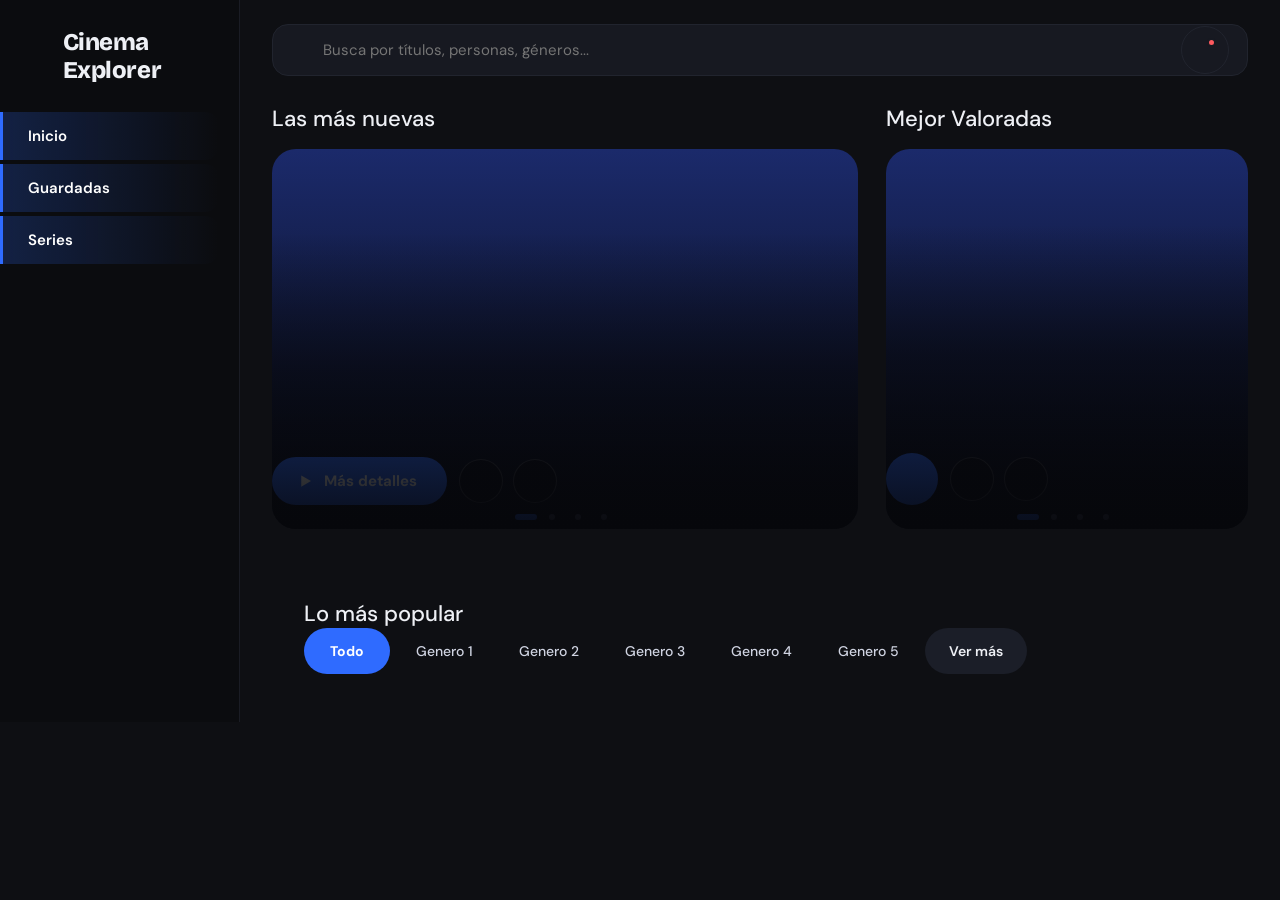
==== index.html @ 90b4f14f "Initial layout setup (work in progress)" ====
<!doctype html>
<html lang="en">
<head>
  <meta charset="utf-8">
  <meta name="viewport" content="width=device-width, initial-scale=1">
  <title>Cinema Explorer</title>

  <link rel="preconnect" href="https://fonts.googleapis.com">
  <link rel="preconnect" href="https://fonts.gstatic.com" crossorigin>
  <link rel="stylesheet" href="https://fonts.googleapis.com/css2?family=Bricolage+Grotesque:wght@600;700;800&family=DM+Sans:wght@400;500;600;700&display=swap">
  <link rel="stylesheet" href="styles/style.css">
  <script src="scripts/main.js" defer type="module"></script>
</head>
<body>
  <svg class="sprite" aria-hidden="true" focusable="false">
    <symbol id="icon-home" viewBox="0 0 24 24"><path d="M4 11l8-7 8 7v9a1 1 0 0 1-1 1h-4v-6H9v6H5a1 1 0 0 1-1-1v-9z"/></symbol>
    <symbol id="icon-bookmark" viewBox="0 0 24 24"><path d="M6 4h12a1 1 0 0 1 1 1v15l-7-4-7 4V5a1 1 0 0 1 1-1z"/></symbol>
    <symbol id="icon-download" viewBox="0 0 24 24"><path d="M12 4v11M7.5 10.5L12 15l4.5-4.5M5 19h14"/></symbol>
    <symbol id="icon-user" viewBox="0 0 24 24"><circle cx="12" cy="8.5" r="3.8"/><path d="M4.5 20a7.5 7.5 0 0 1 15 0"/></symbol>
    <symbol id="icon-settings" viewBox="0 0 24 24"><circle cx="12" cy="12" r="3"/><path d="M19 12a7 7 0 0 0-.1-1.2l2-1.5-2-3.4-2.3.9a7 7 0 0 0-2-1.2L14.2 3h-4.4l-.4 2.6a7 7 0 0 0-2 1.2l-2.3-.9-2 3.4 2 1.5a7 7 0 0 0 0 2.4l-2 1.5 2 3.4 2.3-.9a7 7 0 0 0 2 1.2l.4 2.6h4.4l.4-2.6a7 7 0 0 0 2-1.2l2.3.9 2-3.4-2-1.5c.1-.4.1-.8.1-1.2z"/></symbol>
    <symbol id="icon-help" viewBox="0 0 24 24"><circle cx="12" cy="12" r="9"/><path d="M9.5 9.5a2.5 2.5 0 1 1 3.5 2.3c-.7.4-1 .9-1 1.7M12 17h.01"/></symbol>
    <symbol id="icon-logout" viewBox="0 0 24 24"><path d="M10 4H6a1 1 0 0 0-1 1v14a1 1 0 0 0 1 1h4M15 8l4 4-4 4M19 12H9"/></symbol>
    <symbol id="icon-search" viewBox="0 0 24 24"><circle cx="11" cy="11" r="7"/><path d="M20 20l-4-4"/></symbol>
    <symbol id="icon-bell" viewBox="0 0 24 24"><path d="M6 17V11a6 6 0 0 1 12 0v6l1.5 2h-15L6 17zM10 21h4"/></symbol>
    <symbol id="icon-chevron-down" viewBox="0 0 24 24"><path d="M6 9l6 6 6-6"/></symbol>
    <symbol id="icon-arrow-left" viewBox="0 0 24 24"><path d="M15 5l-7 7 7 7"/></symbol>
    <symbol id="icon-arrow-right" viewBox="0 0 24 24"><path d="M9 5l7 7-7 7"/></symbol>
    <symbol id="icon-play" viewBox="0 0 24 24"><path d="M8 5v14l11-7L8 5z"/></symbol>
    <symbol id="icon-play-wide" viewBox="0 0 24 24"><path d="M7 4.5v15l13-7.5-13-7.5z"/></symbol>
    <symbol id="icon-more" viewBox="0 0 24 24"><circle cx="5" cy="12" r="1.8"/><circle cx="12" cy="12" r="1.8"/><circle cx="19" cy="12" r="1.8"/></symbol>
    <symbol id="icon-star" viewBox="0 0 24 24"><path d="M12 3l2.7 5.8 6.3.7-4.7 4.3 1.3 6.2L12 17l-5.6 3 1.3-6.2L3 9.5l6.3-.7L12 3z"/></symbol>
  </svg>
</body>
</html>
---- styles/style.css ----
:root {
  /* Change this one value to re-colour the whole UI. */
  --color-accent: #2F6BFF;

  --color-bg: #0E0F13;
  --color-sidebar: #0B0C0F;
  --color-surface: #171921;
  --color-surface-raised: #1B1E28;
  --color-border: #21242E;
  --color-divider: #1A1C24;
  --color-dashed: #2A2E3D;

  --color-text: #EEF0F5;
  --color-text-soft: #D6DAE8;
  --color-text-muted: #B4B9CA;
  --color-text-subtle: #9499AD;
  --color-on-accent: #FFFFFF;
  --color-badge: #FF5A5F;
  --color-star: #FFC857;
  --color-dot-idle: #4A4F63;

  --glass-light: rgba(255, 255, 255, 0.12);
  --glass-tag: rgba(255, 255, 255, 0.16);
  --glass-border: rgba(255, 255, 255, 0.28);
  --glass-dark: rgba(7, 8, 13, 0.6);
  --scrim-rgb: 6, 7, 11;

  --font-body: "DM Sans", system-ui, sans-serif;
  --font-display: "Bricolage Grotesque", sans-serif;

  --radius-pill: 999px;
  --radius-card-lg: 24px;
  --radius-card: 22px;

  --space-page: 32px;
}

*,
*::before,
*::after {
  box-sizing: border-box;
}

body {
  margin: 0;
  background: var(--color-bg);
}

a {
  color: inherit;
  text-decoration: none;
}

button {
  margin: 0;
  padding: 0;
  border: 0;
  background: none;
  color: inherit;
  font: inherit;
  text-align: left;
  cursor: pointer;
}

h1, h2, h3, p {
  margin: 0;
}

button:focus-visible,
a:focus-visible {
  outline: 2px solid #FFFFFF;
  outline-offset: 2px;
}

[hidden] {
  display: none !important;
}

.sprite {
  position: absolute;
  width: 0;
  height: 0;
  overflow: hidden;
}

.icon {
  display: block;
  flex: none;
  width: 20px;
  height: 20px;
  fill: none;
  stroke: currentColor;
  stroke-width: 1.8;
  stroke-linecap: round;
  stroke-linejoin: round;
}

.icon--filled {
  fill: currentColor;
  stroke: none;
}


.app {
  display: flex;
  flex-wrap: wrap;
  align-items: stretch;
  background: var(--color-bg);
  color: var(--color-text);
  font-family: var(--font-body);
}

.main {
  flex: 999 1 560px;
  min-width: 0;
  padding-bottom: 48px;
}

.hero-row {
  display: flex;
  flex-wrap: wrap;
  gap: 28px;
  padding: 0 var(--space-page);
}


.sidebar {
  flex: 1 1 240px;
  display: flex;
  flex-direction: column;
  gap: 28px;
  max-width: 100%;
  padding: 28px 20px 28px 0;
  border-right: 1px solid var(--color-divider);
  background: var(--color-sidebar);
}

.sidebar__brand {
  display: flex;
  align-items: center;
  gap: 10px;
  padding-left: 28px;
}

.sidebar__logo {
  width: 30px;
  height: 30px;
}

.sidebar__logo-ring {
  fill: none;
  stroke: #FFFFFF;
  stroke-width: 2;
}

.sidebar__logo-play {
  fill: var(--color-accent);
}

.sidebar__brand-name {
  font-family: var(--font-display);
  font-size: 24px;
  font-weight: 800;
  letter-spacing: -0.02em;
}

.sidebar__nav {
  display: flex;
  flex-direction: column;
  gap: 4px;
}

.sidebar__nav--secondary {
  margin-top: auto;
  padding-top: 20px;
  border-top: 1px solid var(--color-divider);
}

.nav-item {
  display: flex;
  flex: 0 0 auto;
  align-items: center;
  gap: 14px;
  padding: 14px 14px 14px 28px;
  border-radius: 0 14px 14px 0;
  color: var(--color-text-muted);
  font-size: 15px;
  font-weight: 500;
}

.nav-item--active {
  padding-left: 25px;
  border-left: 3px solid var(--color-accent);
  background: linear-gradient(
    90deg,
    color-mix(in srgb, var(--color-accent) 22%, transparent),
    transparent
  );
  color: #FFFFFF;
  font-weight: 600;
}

.nav-item--active .nav-item__icon {
  fill: var(--color-accent);
  stroke: none;
}


.topbar {
  display: flex;
  flex-wrap: wrap;
  align-items: center;
  gap: 16px;
  padding: 24px var(--space-page) 28px;
}

.search {
  flex: 1 1 280px;
  display: flex;
  align-items: center;
  gap: 12px;
  min-height: 52px;
  padding: 0 18px;
  border: 1px solid var(--color-border);
  border-radius: 16px;
  background: var(--color-surface);
}

.search:focus-within {
  border-color: var(--color-accent);
}

.search__icon {
  color: var(--color-text-muted);
  stroke-width: 2;
}

.search__input {
  flex: 1;
  min-width: 0;
  padding: 14px 0;
  border: 0;
  outline: none;
  background: none;
  color: var(--color-text);
  font: inherit;
  font-size: 15px;
}

.icon-button {
  position: relative;
  display: flex;
  align-items: center;
  justify-content: center;
  width: 48px;
  height: 48px;
  border: 1px solid var(--color-border);
  border-radius: 50%;
  background: var(--color-surface);
  color: var(--color-text);
}

.icon-button__badge {
  position: absolute;
  top: 11px;
  right: 12px;
  width: 9px;
  height: 9px;
  border: 2px solid var(--color-surface);
  border-radius: 50%;
  background: var(--color-badge);
}

.account {
  display: flex;
  align-items: center;
  gap: 12px;
  min-height: 52px;
  padding: 0 16px 0 4px;
  border: 1px solid var(--color-border);
  border-radius: var(--radius-pill);
  background: var(--color-surface);
}

.account__avatar {
  display: flex;
  align-items: center;
  justify-content: center;
  width: 44px;
  height: 44px;
  border-radius: 50%;
  background: linear-gradient(135deg, #FF8A5B, #8F6BFF);
  color: #0B0C10;
  font-size: 15px;
  font-weight: 700;
}

.account__info {
  display: flex;
  flex-direction: column;
  gap: 2px;
}

.account__name {
  font-size: 14px;
  font-weight: 600;
}

.account__email {
  color: var(--color-text-subtle);
  font-size: 12px;
}

.account__chevron {
  width: 16px;
  height: 16px;
  color: var(--color-text-muted);
  stroke-width: 2.2;
}

.btn {
  display: flex;
  align-items: center;
  gap: 10px;
  min-height: 48px;
  border-radius: var(--radius-pill);
  font-size: 15px;
}

.btn__icon {
  width: 18px;
  height: 18px;
}

.btn--primary {
  padding: 0 30px 0 24px;
  background: var(--color-accent);
  color: var(--color-on-accent);
  font-weight: 700;
}

.btn--secondary {
  padding: 0 26px 0 22px;
  border: 1px solid var(--glass-border);
  background: var(--glass-light);
  font-weight: 600;
}

.btn--secondary .btn__icon {
  stroke-width: 2;
}

.btn--icon {
  justify-content: center;
  width: 48px;
  padding: 0;
  border: 1px solid var(--glass-border);
  border-radius: 50%;
  background: var(--glass-light);
}

.btn--icon .btn__icon {
  width: 20px;
  height: 20px;
}

.btn--soft {
  justify-content: center;
  padding: 0 24px;
  min-height: 46px;
  background: var(--color-surface-raised);
  font-size: 14px;
  font-weight: 600;
}

.play-button {
  display: flex;
  flex: 0 0 auto;
  align-items: center;
  justify-content: center;
  border-radius: 50%;
}

.play-button--accent {
  width: 52px;
  height: 52px;
  background: var(--color-accent);
  color: var(--color-on-accent);
}

.play-button--glass {
  flex-basis: 48px;
  width: 48px;
  height: 48px;
  border: 1px solid rgba(255, 255, 255, 0.3);
  background: var(--glass-tag);
  color: #FFFFFF;
}

.play-button__icon {
  width: 18px;
  height: 18px;
}

.play-button--accent .play-button__icon {
  width: 20px;
  height: 20px;
}

.tag-list {
  display: flex;
  flex-wrap: wrap;
  gap: 8px;
}

.tag {
  display: inline-flex;
  align-items: center;
  align-self: flex-start;
  padding: 6px 14px;
  border-radius: var(--radius-pill);
  background: var(--glass-tag);
  font-size: 12px;
  font-weight: 600;
}

.tag--rating {
  gap: 6px;
  padding: 6px 12px;
}

.tag--small {
  padding: 5px 12px;
}

.tag__star {
  width: 12px;
  height: 12px;
  fill: var(--color-star);
  stroke: none;
}

.carousel-controls {
  display: flex;
  gap: 10px;
}

.carousel-arrow {
  display: flex;
  align-items: center;
  justify-content: center;
  width: 44px;
  height: 44px;
  border: 1px solid rgba(255, 255, 255, 0.2);
  border-radius: 50%;
  background: var(--glass-dark);
}

.carousel-arrow__icon {
  width: 18px;
  height: 18px;
  stroke-width: 2.4;
}

.carousel-dots {
  display: flex;
  justify-content: center;
  gap: 2px;
}

.carousel-dot {
  display: flex;
  align-items: center;
  justify-content: center;
  width: 24px;
  height: 24px;
}

.carousel-dot::before {
  content: "";
  display: block;
  width: 6px;
  height: 6px;
  border-radius: var(--radius-pill);
  background: var(--color-dot-idle);
}

.carousel-dot.is-active::before {
  width: 22px;
  background: var(--color-accent);
}


/* 8. Feature cards (New Releases / Top Rated)
   ========================================================================== */
.feature {
  display: flex;
  flex-direction: column;
  gap: 16px;
  min-width: 0;
}

.feature--primary {
  flex: 2 1 460px;
}

.feature--secondary {
  flex: 1 1 300px;
}

.feature__title,
.recommended__title {
  font-size: 22px;
  font-weight: 500;
}

.feature-card {
  /* Set from JS: the key art for the current title. */
  --art: linear-gradient(180deg, #1B2A6B, #06070B);
  --scrim-mid: 42%;
  --scrim-end: 78%;

  position: relative;
  display: flex;
  flex-direction: column;
  justify-content: flex-end;
  min-height: 380px;
  overflow: hidden;
  border-radius: var(--radius-card-lg);
  background: var(--art);
}

.feature-card--compact {
  --scrim-mid: 46%;
  --scrim-end: 80%;
}

.feature-card__scrim {
  position: absolute;
  inset: 0;
  background: linear-gradient(
    0deg,
    rgba(var(--scrim-rgb), 0.94) 0%,
    rgba(var(--scrim-rgb), 0.6) var(--scrim-mid),
    rgba(var(--scrim-rgb), 0) var(--scrim-end)
  );
}

.feature-card__content {
  position: relative;
  display: flex;
  flex-direction: column;
  gap: 12px;
  padding: 28px;
}

.feature-card--compact .feature-card__content {
  padding: 24px;
}

.feature-card__title {
  max-width: 520px;
  font-family: var(--font-display);
  font-size: 44px;
  font-weight: 800;
  line-height: 1.02;
  letter-spacing: -0.025em;
}

.feature-card--compact .feature-card__title {
  max-width: none;
  font-size: 30px;
  line-height: 1.05;
  letter-spacing: -0.02em;
}

.feature-card__desc {
  display: -webkit-box;
  max-width: 500px;
  overflow: hidden;
  -webkit-box-orient: vertical;
  -webkit-line-clamp: 3;
  color: var(--color-text-soft);
  font-size: 15px;
  line-height: 1.55;
}

.feature-card--compact .feature-card__desc {
  max-width: none;
  font-size: 14px;
}

.feature-card__actions {
  display: flex;
  flex-wrap: wrap;
  align-items: center;
  justify-content: space-between;
  gap: 16px;
  margin-top: 6px;
}

.feature-card--compact .feature-card__actions {
  flex-wrap: nowrap;
  gap: 12px;
  margin-top: 4px;
}

.feature-card__buttons {
  display: flex;
  flex-wrap: wrap;
  align-items: center;
  gap: 12px;
}


.recommended {
  padding: 20px var(--space-page) 0;
}

.recommended__header {
  display: flex;
  flex-wrap: wrap;
  align-items: center;
  gap: 16px 24px;
  margin-bottom: 22px;
}

.chips {
  display: flex;
  flex: 1 1 auto;
  flex-wrap: wrap;
  gap: 6px;
}

.chip {
  display: flex;
  align-items: center;
  min-height: 46px;
  padding: 0 20px;
  border-radius: var(--radius-pill);
  color: #D0D4E2;
  font-size: 14px;
  font-weight: 500;
}

.chip.is-active {
  padding: 0 26px;
  background: var(--color-accent);
  color: var(--color-on-accent);
  font-weight: 700;
}

.movie-grid {
  display: grid;
  grid-template-columns: repeat(auto-fill, minmax(220px, 1fr));
  gap: 22px;
}

.movie-card {
  /* Set from JS: the key art for this title. */
  --art: linear-gradient(180deg, #33195E, #06070B);

  position: relative;
  display: flex;
  flex-direction: column;
  justify-content: flex-end;
  aspect-ratio: 5 / 6;
  overflow: hidden;
  border-radius: var(--radius-card);
  background: var(--art);
}

.movie-card__scrim {
  position: absolute;
  inset: 0;
  background: linear-gradient(
    0deg,
    rgba(var(--scrim-rgb), 0.95) 0%,
    rgba(var(--scrim-rgb), 0.55) 44%,
    rgba(var(--scrim-rgb), 0) 76%
  );
}

.movie-card__bookmark {
  position: absolute;
  top: 14px;
  right: 14px;
  display: flex;
  align-items: center;
  justify-content: center;
  width: 44px;
  height: 44px;
  border: 1px solid rgba(255, 255, 255, 0.18);
  border-radius: 50%;
  background: rgba(7, 8, 13, 0.55);
  color: #FFFFFF;
}

.movie-card__bookmark-icon {
  width: 18px;
  height: 18px;
  stroke-width: 2;
}

.movie-card__bookmark[aria-pressed="true"] .movie-card__bookmark-icon {
  fill: #FFFFFF;
}

.movie-card__content {
  position: relative;
  display: flex;
  align-items: flex-end;
  justify-content: space-between;
  gap: 12px;
  padding: 20px;
}

.movie-card__info {
  display: flex;
  flex-direction: column;
  gap: 8px;
  min-width: 0;
}

.movie-card__title {
  font-size: 19px;
  font-weight: 600;
  letter-spacing: -0.01em;
}

.movie-card__desc {
  display: -webkit-box;
  overflow: hidden;
  -webkit-box-orient: vertical;
  -webkit-line-clamp: 2;
  color: #D0D4E2;
  font-size: 13px;
  line-height: 1.5;
}

.empty-state {
  padding: 48px 24px;
  border: 1px dashed var(--color-dashed);
  border-radius: var(--radius-card);
  color: var(--color-text-muted);
  font-size: 15px;
  text-align: center;
}


@media (max-width: 820px) {
  .sidebar__nav {
    flex-direction: row;
    overflow-x: auto;
  }
}
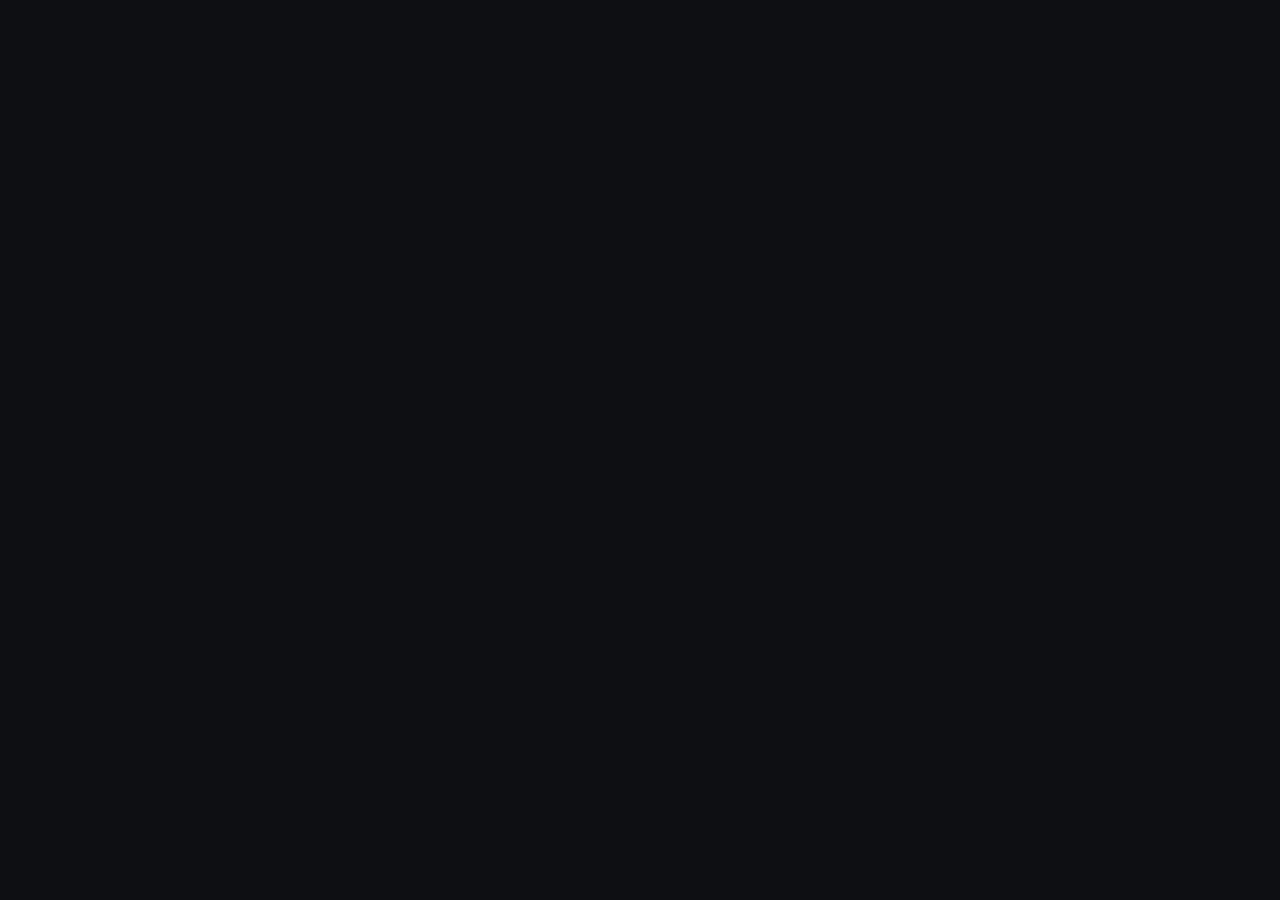
==== commit d8e30a07: "First api implementation and movie slider" ====
--- a/index.html
+++ b/index.html
@@ -25,6 +25,8 @@
     <symbol id="icon-chevron-down" viewBox="0 0 24 24"><path d="M6 9l6 6 6-6"/></symbol>
     <symbol id="icon-arrow-left" viewBox="0 0 24 24"><path d="M15 5l-7 7 7 7"/></symbol>
     <symbol id="icon-arrow-right" viewBox="0 0 24 24"><path d="M9 5l7 7-7 7"/></symbol>
+    <symbol id="icon-sun" viewBox="0 0 24 24"><circle cx="12" cy="12" r="4"/><path d="M12 2.5v2M12 19.5v2M4.2 4.2l1.4 1.4M18.4 18.4l1.4 1.4M2.5 12h2M19.5 12h2M4.2 19.8l1.4-1.4M18.4 5.6l1.4-1.4"/></symbol>
+    <symbol id="icon-moon" viewBox="0 0 24 24"><path d="M20 14.2A8 8 0 0 1 9.8 4 8 8 0 1 0 20 14.2z"/></symbol>
     <symbol id="icon-play" viewBox="0 0 24 24"><path d="M8 5v14l11-7L8 5z"/></symbol>
     <symbol id="icon-play-wide" viewBox="0 0 24 24"><path d="M7 4.5v15l13-7.5-13-7.5z"/></symbol>
     <symbol id="icon-more" viewBox="0 0 24 24"><circle cx="5" cy="12" r="1.8"/><circle cx="12" cy="12" r="1.8"/><circle cx="19" cy="12" r="1.8"/></symbol>
--- a/styles/style.css
+++ b/styles/style.css
@@ -1,4 +1,6 @@
 :root {
+  color-scheme: dark;
+
   /* Change this one value to re-colour the whole UI. */
   --color-accent: #2F6BFF;
 
@@ -13,9 +15,12 @@
   --color-text: #EEF0F5;
   --color-text-soft: #D6DAE8;
   --color-text-muted: #B4B9CA;
-  --color-text-subtle: #9499AD;
+  --color-text-strong: #FFFFFF;
+  --color-on-art: #EEF0F5; /* text drawn over poster art, same in both themes */
+  --color-chip-text: #D0D4E2;
+  --color-logo-ring: #FFFFFF;
+  --color-focus: #FFFFFF;
   --color-on-accent: #FFFFFF;
-  --color-badge: #FF5A5F;
   --color-star: #FFC857;
   --color-dot-idle: #4A4F63;
 
@@ -34,6 +39,27 @@
 
   --space-page: 32px;
 }
+
+:root[data-theme="light"] {
+  color-scheme: light;
+
+  --color-bg: #F3F4F8;
+  --color-sidebar: #FFFFFF;
+  --color-surface: #FFFFFF;
+  --color-surface-raised: #E9ECF2;
+  --color-border: #DADDE6;
+  --color-divider: #E4E7EE;
+  --color-dashed: #C5CAD8;
+
+  --color-text: #14161D;
+  --color-text-muted: #4B5066;
+  --color-text-strong: #0B0C10;
+  --color-chip-text: #3A3F52;
+  --color-logo-ring: #14161D;
+  --color-focus: var(--color-accent);
+  --color-dot-idle: #7F869D;
+}
+
 
 *,
 *::before,
@@ -68,13 +94,14 @@
 
 button:focus-visible,
 a:focus-visible {
-  outline: 2px solid #FFFFFF;
+  outline: 2px solid var(--color-focus);
   outline-offset: 2px;
 }
 
 [hidden] {
   display: none !important;
 }
+
 
 .sprite {
   position: absolute;
@@ -149,7 +176,7 @@
 
 .sidebar__logo-ring {
   fill: none;
-  stroke: #FFFFFF;
+  stroke: var(--color-logo-ring);
   stroke-width: 2;
 }
 
@@ -196,7 +223,7 @@
     color-mix(in srgb, var(--color-accent) 22%, transparent),
     transparent
   );
-  color: #FFFFFF;
+  color: var(--color-text-strong);
   font-weight: 600;
 }
 
@@ -215,7 +242,8 @@
 }
 
 .search {
-  flex: 1 1 280px;
+  flex: 1 1 200px;
+  min-width: 0;
   display: flex;
   align-items: center;
   gap: 12px;
@@ -260,63 +288,6 @@
   color: var(--color-text);
 }
 
-.icon-button__badge {
-  position: absolute;
-  top: 11px;
-  right: 12px;
-  width: 9px;
-  height: 9px;
-  border: 2px solid var(--color-surface);
-  border-radius: 50%;
-  background: var(--color-badge);
-}
-
-.account {
-  display: flex;
-  align-items: center;
-  gap: 12px;
-  min-height: 52px;
-  padding: 0 16px 0 4px;
-  border: 1px solid var(--color-border);
-  border-radius: var(--radius-pill);
-  background: var(--color-surface);
-}
-
-.account__avatar {
-  display: flex;
-  align-items: center;
-  justify-content: center;
-  width: 44px;
-  height: 44px;
-  border-radius: 50%;
-  background: linear-gradient(135deg, #FF8A5B, #8F6BFF);
-  color: #0B0C10;
-  font-size: 15px;
-  font-weight: 700;
-}
-
-.account__info {
-  display: flex;
-  flex-direction: column;
-  gap: 2px;
-}
-
-.account__name {
-  font-size: 14px;
-  font-weight: 600;
-}
-
-.account__email {
-  color: var(--color-text-subtle);
-  font-size: 12px;
-}
-
-.account__chevron {
-  width: 16px;
-  height: 16px;
-  color: var(--color-text-muted);
-  stroke-width: 2.2;
-}
 
 .btn {
   display: flex;
@@ -491,8 +462,6 @@
 }
 
 
-/* 8. Feature cards (New Releases / Top Rated)
-   ========================================================================== */
 .feature {
   display: flex;
   flex-direction: column;
@@ -521,6 +490,7 @@
   --scrim-end: 78%;
 
   position: relative;
+  color: var(--color-on-art);
   display: flex;
   flex-direction: column;
   justify-content: flex-end;
@@ -613,6 +583,58 @@
 }
 
 
+
+.feature-slider {
+  --index: 0;
+
+  position: relative;
+  overflow: hidden;
+  border-radius: var(--radius-card-lg);
+  container-type: inline-size;
+  color: var(--color-on-art); 
+}
+
+.feature-slider__track {
+  display: flex;
+  transform: translateX(calc(var(--index) * -100%));
+  transition: transform 600ms cubic-bezier(0.22, 0.8, 0.2, 1);
+}
+
+
+.feature-slider .feature-card {
+  flex: 0 0 100%;
+  min-width: 0;
+  border-radius: 0;
+}
+
+
+.feature-slider__controls {
+  position: absolute;
+  right: 28px;
+  bottom: 30px;
+}
+
+.feature-slider--compact .feature-slider__controls {
+  right: 24px;
+  bottom: 28px;
+}
+
+
+@container (max-width: 539px) {
+  .feature-slider--primary .feature-slider__controls {
+    top: 16px;
+    right: 16px;
+    bottom: auto;
+  }
+}
+
+@media (prefers-reduced-motion: reduce) {
+  .feature-slider__track {
+    transition: none;
+  }
+}
+
+
 .recommended {
   padding: 20px var(--space-page) 0;
 }
@@ -638,7 +660,7 @@
   min-height: 46px;
   padding: 0 20px;
   border-radius: var(--radius-pill);
-  color: #D0D4E2;
+  color: var(--color-chip-text);
   font-size: 14px;
   font-weight: 500;
 }
@@ -661,6 +683,7 @@
   --art: linear-gradient(180deg, #33195E, #06070B);
 
   position: relative;
+  color: var(--color-on-art);
   display: flex;
   flex-direction: column;
   justify-content: flex-end;
@@ -753,4 +776,4 @@
     flex-direction: row;
     overflow-x: auto;
   }
-}
+}
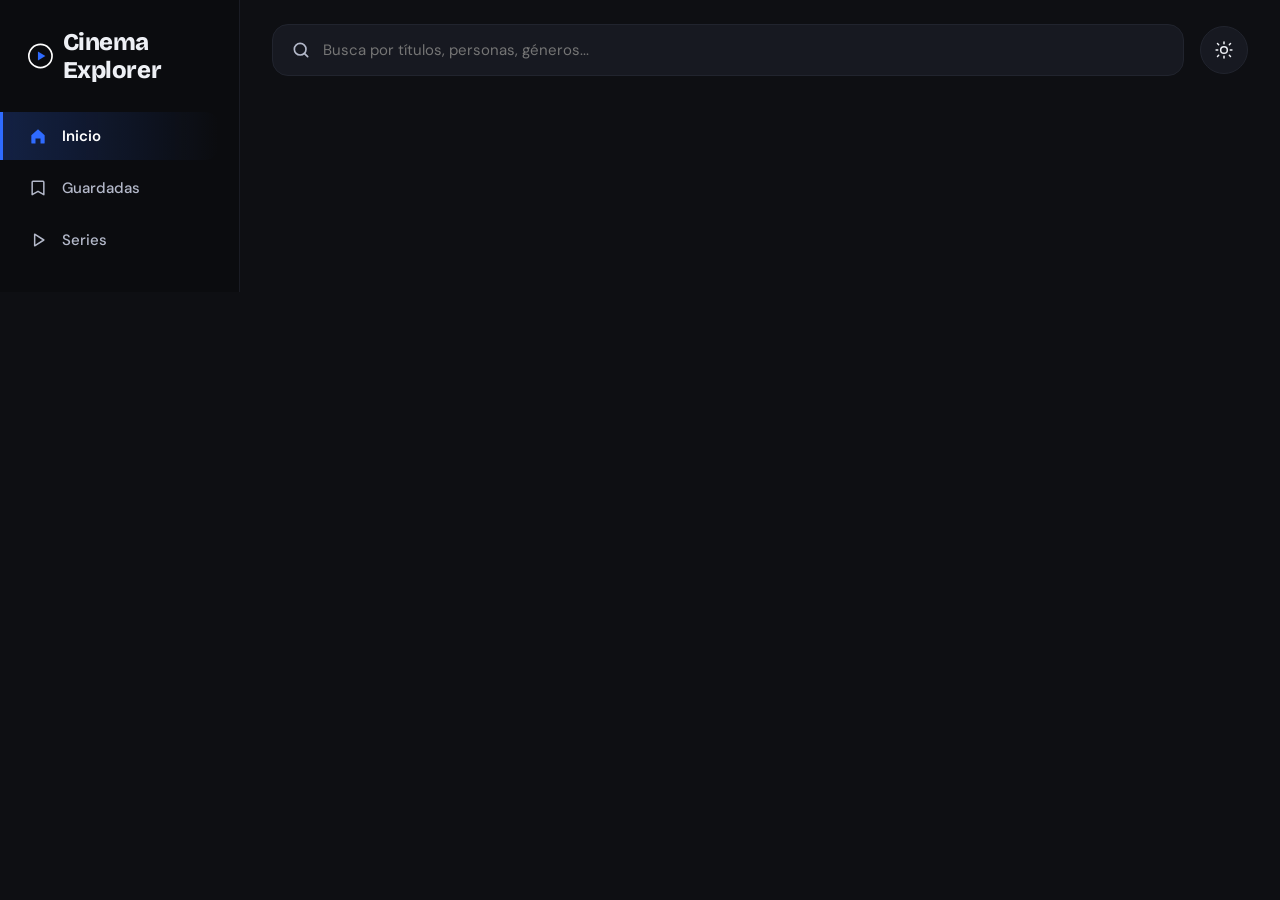
==== commit 644609fc: "Add details functionality, css styles and animations" ====
--- a/index.html
+++ b/index.html
@@ -27,6 +27,7 @@
     <symbol id="icon-arrow-right" viewBox="0 0 24 24"><path d="M9 5l7 7-7 7"/></symbol>
     <symbol id="icon-sun" viewBox="0 0 24 24"><circle cx="12" cy="12" r="4"/><path d="M12 2.5v2M12 19.5v2M4.2 4.2l1.4 1.4M18.4 18.4l1.4 1.4M2.5 12h2M19.5 12h2M4.2 19.8l1.4-1.4M18.4 5.6l1.4-1.4"/></symbol>
     <symbol id="icon-moon" viewBox="0 0 24 24"><path d="M20 14.2A8 8 0 0 1 9.8 4 8 8 0 1 0 20 14.2z"/></symbol>
+    <symbol id="icon-close" viewBox="0 0 24 24"><path d="M6 6l12 12M18 6L6 18"/></symbol>
     <symbol id="icon-play" viewBox="0 0 24 24"><path d="M8 5v14l11-7L8 5z"/></symbol>
     <symbol id="icon-play-wide" viewBox="0 0 24 24"><path d="M7 4.5v15l13-7.5-13-7.5z"/></symbol>
     <symbol id="icon-more" viewBox="0 0 24 24"><circle cx="5" cy="12" r="1.8"/><circle cx="12" cy="12" r="1.8"/><circle cx="19" cy="12" r="1.8"/></symbol>
--- a/styles/style.css
+++ b/styles/style.css
@@ -1,7 +1,5 @@
 :root {
   color-scheme: dark;
-
-  /* Change this one value to re-colour the whole UI. */
   --color-accent: #2F6BFF;
 
   --color-bg: #0E0F13;
@@ -16,7 +14,7 @@
   --color-text-soft: #D6DAE8;
   --color-text-muted: #B4B9CA;
   --color-text-strong: #FFFFFF;
-  --color-on-art: #EEF0F5; /* text drawn over poster art, same in both themes */
+  --color-on-art: #EEF0F5; 
   --color-chip-text: #D0D4E2;
   --color-logo-ring: #FFFFFF;
   --color-focus: #FFFFFF;
@@ -70,6 +68,10 @@
 body {
   margin: 0;
   background: var(--color-bg);
+}
+
+html:has(.movie-modal[open]) {
+  overflow: hidden;
 }
 
 a {
@@ -127,7 +129,6 @@
   stroke: none;
 }
 
-
 .app {
   display: flex;
   flex-wrap: wrap;
@@ -142,14 +143,6 @@
   min-width: 0;
   padding-bottom: 48px;
 }
-
-.hero-row {
-  display: flex;
-  flex-wrap: wrap;
-  gap: 28px;
-  padding: 0 var(--space-page);
-}
-
 
 .sidebar {
   flex: 1 1 240px;
@@ -213,6 +206,43 @@
   color: var(--color-text-muted);
   font-size: 15px;
   font-weight: 500;
+  position: relative;
+  isolation: isolate;            /* keeps the z-index:-1 */
+  transition: color 250ms ease;
+}
+
+.nav-item::before {
+  content: '';
+  position: absolute;
+  inset: 0;
+  z-index: -1;
+  border-radius: inherit;
+  background: linear-gradient(
+    90deg,
+    color-mix(in srgb, var(--color-accent) 16%, transparent),
+    transparent
+  );
+  transform: scaleX(0);
+  transform-origin: left;
+  transition: transform 400ms cubic-bezier(0.22, 0.8, 0.2, 1);
+}
+
+.nav-item::after {
+  content: '';
+  position: absolute;
+  top: 22%;
+  bottom: 22%;
+  left: 0;
+  width: 3px;
+  border-radius: 0 3px 3px 0;
+  background: var(--color-accent);
+  transform: scaleY(0);
+  transition: transform 300ms cubic-bezier(0.22, 0.8, 0.2, 1);
+}
+
+.nav-item__icon,
+.nav-item > span {
+  transition: transform 300ms cubic-bezier(0.22, 0.8, 0.2, 1);
 }
 
 .nav-item--active {
@@ -227,11 +257,69 @@
   font-weight: 600;
 }
 
+.nav-item:focus-visible::before { transform: scaleX(1); }
+.nav-item:focus-visible::after { transform: scaleY(1); }
+
+.nav-item--active::before,
+.nav-item--active::after {
+  display: none;
+}
+
 .nav-item--active .nav-item__icon {
   fill: var(--color-accent);
   stroke: none;
 }
 
+.sidebar__brand,
+.nav-item {
+  animation: sidebar-in 600ms cubic-bezier(0.22, 0.8, 0.2, 1) backwards;
+  animation-delay: calc(100ms + var(--i, 0) * 80ms);
+}
+
+.sidebar__logo-ring {
+  stroke-dasharray: 88;          /* circumference: 2π × r(14) ≈ 88 */
+  stroke-dashoffset: 88;
+  animation: ring-draw 900ms 150ms ease-out forwards;
+}
+
+.sidebar__logo-play {
+  transform-box: fill-box;       /* scale/rotate around the triangle itself, not the SVG corner */
+  transform-origin: center;
+  animation: play-pop 550ms 700ms cubic-bezier(0.34, 1.56, 0.64, 1) backwards;
+  transition: transform 300ms cubic-bezier(0.34, 1.56, 0.64, 1);
+}
+
+.hero-collapse {
+  display: grid;
+  grid-template-rows: 1fr;
+  transition: grid-template-rows 650ms cubic-bezier(0.65, 0, 0.35, 1);
+}
+
+.hero-collapse > .hero-row {
+  min-height: 0;
+  overflow: hidden;
+}
+
+.hero-row .feature {
+  transform-origin: 50% 0;
+  transition:
+    opacity 450ms ease,
+    transform 650ms cubic-bezier(0.22, 0.8, 0.2, 1),
+    filter 450ms ease;
+  /* coming back: wait for the row to open first */
+  transition-delay: 300ms;
+}
+
+.hero-row .feature--secondary {
+  transition-delay: 380ms;
+}
+
+.hero-row {
+  display: flex;
+  flex-wrap: wrap;
+  gap: 28px;
+  padding: 0 var(--space-page);
+}
 
 .topbar {
   display: flex;
@@ -445,6 +533,7 @@
   justify-content: center;
   width: 24px;
   height: 24px;
+  position: relative; 
 }
 
 .carousel-dot::before {
@@ -461,6 +550,11 @@
   background: var(--color-accent);
 }
 
+.carousel-dot.is-active::after {
+  content: ""; position: absolute; left: 1px; height: 6px; width: 22px; border-radius: 999px;
+  background: var(--color-text-strong); transform-origin: left;
+  animation: dot-fill 6s linear forwards;
+}
 
 .feature {
   display: flex;
@@ -484,7 +578,6 @@
 }
 
 .feature-card {
-  /* Set from JS: the key art for the current title. */
   --art: linear-gradient(180deg, #1B2A6B, #06070B);
   --scrim-mid: 42%;
   --scrim-end: 78%;
@@ -497,23 +590,31 @@
   min-height: 380px;
   overflow: hidden;
   border-radius: var(--radius-card-lg);
-  background: var(--art);
-}
+}
+
+.feature-card::before {
+  content: '';
+  position: absolute;
+  inset: 0;
+  background:
+    linear-gradient(
+      0deg,
+      rgba(var(--scrim-rgb), 0.94) 0%,
+      rgba(var(--scrim-rgb), 0.6) var(--scrim-mid),
+      rgba(var(--scrim-rgb), 0) var(--scrim-end)
+    ),
+    var(--art);
+}
+
+.feature-card.is-active::before { animation: ken-burns 14s ease-out forwards; }
+.feature-card.is-active .feature-card__content > * { animation: rise 700ms cubic-bezier(0.22, 0.8, 0.2, 1) both; }
+.feature-card.is-active .feature-card__content > :nth-child(2) { animation-delay: 120ms; }
+.feature-card.is-active .feature-card__content > :nth-child(3) { animation-delay: 220ms; }
+.feature-card.is-active .feature-card__content > :nth-child(4) { animation-delay: 320ms; }
 
 .feature-card--compact {
   --scrim-mid: 46%;
   --scrim-end: 80%;
-}
-
-.feature-card__scrim {
-  position: absolute;
-  inset: 0;
-  background: linear-gradient(
-    0deg,
-    rgba(var(--scrim-rgb), 0.94) 0%,
-    rgba(var(--scrim-rgb), 0.6) var(--scrim-mid),
-    rgba(var(--scrim-rgb), 0) var(--scrim-end)
-  );
 }
 
 .feature-card__content {
@@ -549,6 +650,7 @@
   max-width: 500px;
   overflow: hidden;
   -webkit-box-orient: vertical;
+  line-clamp: 3;
   -webkit-line-clamp: 3;
   color: var(--color-text-soft);
   font-size: 15px;
@@ -618,22 +720,6 @@
   right: 24px;
   bottom: 28px;
 }
-
-
-@container (max-width: 539px) {
-  .feature-slider--primary .feature-slider__controls {
-    top: 16px;
-    right: 16px;
-    bottom: auto;
-  }
-}
-
-@media (prefers-reduced-motion: reduce) {
-  .feature-slider__track {
-    transition: none;
-  }
-}
-
 
 .recommended {
   padding: 20px var(--space-page) 0;
@@ -674,14 +760,13 @@
 
 .movie-grid {
   display: grid;
-  grid-template-columns: repeat(auto-fill, minmax(220px, 1fr));
+  grid-template-columns: repeat(auto-fill, minmax(260px, 1fr));
   gap: 22px;
 }
 
 .movie-card {
-  /* Set from JS: the key art for this title. */
   --art: linear-gradient(180deg, #33195E, #06070B);
-
+ 
   position: relative;
   color: var(--color-on-art);
   display: flex;
@@ -690,7 +775,18 @@
   aspect-ratio: 5 / 6;
   overflow: hidden;
   border-radius: var(--radius-card);
+  transition: transform 400ms cubic-bezier(0.22, 0.8, 0.2, 1), box-shadow 400ms;
+  animation: card-in 600ms cubic-bezier(0.22, 0.8, 0.2, 1) both; 
+  animation-delay: calc(var(--i, 0) * 50ms); 
+}
+ 
+
+.movie-card::before {
+  content: '';
+  position: absolute;
+  inset: 0;
   background: var(--art);
+  transition: transform 900ms cubic-bezier(0.22, 0.8, 0.2, 1);
 }
 
 .movie-card__scrim {
@@ -755,10 +851,13 @@
   display: -webkit-box;
   overflow: hidden;
   -webkit-box-orient: vertical;
-  -webkit-line-clamp: 2;
+  line-clamp: 3;
+  -webkit-line-clamp: 3;
   color: #D0D4E2;
   font-size: 13px;
   line-height: 1.5;
+  max-height: 0; opacity: 0;
+  transition: max-height 400ms ease, opacity 300ms ease;
 }
 
 .empty-state {
@@ -770,10 +869,427 @@
   text-align: center;
 }
 
+.pagination {
+  display: flex;
+  flex-wrap: wrap;
+  justify-content: center;
+  align-items: center;
+  gap: 8px;
+  margin-top: 36px;
+}
+
+.pagination__button {
+  display: flex;
+  align-items: center;
+  justify-content: center;
+  min-width: 44px;
+  height: 44px;
+  padding: 0 14px;
+  border: 1px solid var(--color-border);
+  border-radius: var(--radius-pill);
+  background: var(--color-surface);
+  color: var(--color-text-muted);
+  font-size: 14px;
+  font-weight: 600;
+  transition: min-width 350ms cubic-bezier(0.22, 0.8, 0.2, 1), transform 200ms ease,
+              background-color 250ms ease, border-color 250ms ease, color 250ms ease;
+}
+
+.pagination__button:hover:not(:disabled):not(.is-active) {
+  border-color: var(--color-accent);
+  color: var(--color-text-strong);
+  transform: translateY(-2px);
+}
+
+.pagination__button:active:not(:disabled) { transform: scale(0.94); }
+
+.pagination__button.is-active {
+  min-width: 64px;
+  border-color: var(--color-accent);
+  background: var(--color-accent);
+  color: var(--color-on-accent);
+  box-shadow: 0 8px 24px -8px color-mix(in srgb, var(--color-accent) 70%, transparent);
+}
+
+.pagination__button:disabled {
+  opacity: 0.35;
+  cursor: not-allowed;
+}
+
+.pagination__arrow { padding: 0; }
+
+.pagination__icon {
+  width: 18px;
+  height: 18px;
+  stroke-width: 2.4;
+}
+
+.pagination__ellipsis {
+  padding: 0 4px;
+  color: var(--color-text-muted);
+}
+
+.is-searching .hero-collapse {
+  grid-template-rows: 0fr;
+  transition-delay: 220ms;
+}
+
+.is-searching .hero-row .feature {
+  opacity: 0;
+  transform: translateY(-36px) scale(0.92) rotateX(8deg);
+  filter: blur(12px);
+  transition-delay: 0ms;
+}
+
+.is-searching .hero-row .feature--secondary {
+  transform: translate(24px, -36px) scale(0.92) rotateX(8deg);
+  transition-delay: 70ms;
+}
+
+.movie-modal {
+  width: min(960px, calc(100vw - 32px));
+  max-width: none;
+  max-height: calc(100dvh - 48px);
+  padding: 0;
+  overflow: hidden;
+  border: 1px solid var(--color-border);
+  border-radius: var(--radius-card-lg);
+  background: var(--color-bg);
+  color: var(--color-text);
+  box-shadow: 0 40px 120px rgba(0, 0, 0, 0.55);
+}
+
+.movie-modal[open] {
+  display: flex;
+  flex-direction: column;
+  animation: modal-in 480ms cubic-bezier(0.22, 0.8, 0.2, 1);
+}
+
+.movie-modal::backdrop {
+  background: rgba(6, 7, 11, 0.6);
+  backdrop-filter: blur(10px);
+}
+
+.movie-modal[open]::backdrop { animation: fade-in 300ms ease-out; }
+.movie-modal.is-closing { animation: modal-out 220ms ease-in forwards; }
+.movie-modal.is-closing::backdrop { animation: fade-out 220ms ease-in forwards; }
+
+.movie-modal__close {
+  position: absolute;
+  top: 16px;
+  right: 16px;
+  z-index: 2;
+  color: #FFFFFF;
+  backdrop-filter: blur(6px);
+}
+
+.movie-modal__body {
+  display: flex;
+  flex-direction: column;
+  gap: 32px;
+  padding-bottom: 32px;
+  overflow-y: auto;
+  overscroll-behavior: contain;
+}
+
+.movie-modal__body > * {
+  flex-shrink: 0;
+}
+
+.movie-modal__loading {
+  min-height: 420px;
+  background: linear-gradient(100deg, var(--color-surface) 30%, var(--color-surface-raised) 50%, var(--color-surface) 70%) 0 0 / 300% 100%;
+  animation: shimmer 1.4s linear infinite;
+}
+
+.movie-modal__loading--art {
+  background:
+    linear-gradient(0deg, rgba(var(--scrim-rgb), 0.9), rgba(var(--scrim-rgb), 0.25)),
+    var(--art);
+  animation: none;
+}
+
+.details-hero {
+  --art: linear-gradient(180deg, #1B2A6B, #06070B);
+
+  position: relative;
+  isolation: isolate;
+  overflow: hidden;
+  color: var(--color-on-art);
+}
+
+.details-hero::before {
+  content: "";
+  position: absolute;
+  inset: 0;
+  z-index: -1;
+  background:
+    linear-gradient(
+      90deg,
+      rgba(var(--scrim-rgb), 0.92) 0%,
+      rgba(var(--scrim-rgb), 0.7) 45%,
+      rgba(var(--scrim-rgb), 0.2) 100%
+    ),
+    var(--art);
+  animation: ken-burns 14s ease-out forwards;
+}
+
+.details-hero__content {
+  display: flex;
+  flex-wrap: wrap;
+  align-items: flex-end;
+  gap: 32px;
+  padding: 72px 40px 40px;
+}
+
+.details-hero__content > * { animation: rise 700ms cubic-bezier(0.22, 0.8, 0.2, 1) both; }
+.details-hero__content > :nth-child(2) { animation-delay: 120ms; }
+
+.details-hero__poster {
+  flex: 0 0 auto;
+  width: 200px;
+  height: auto;
+  border-radius: var(--radius-card);
+  box-shadow: 0 18px 40px rgba(0, 0, 0, 0.45);
+}
+
+.details-hero__info {
+  display: flex;
+  flex: 1 1 320px;
+  flex-direction: column;
+  gap: 14px;
+  min-width: 0;
+}
+
+.details-hero__title {
+  margin: 0;
+  font-family: var(--font-display);
+  font-size: clamp(28px, 4vw, 46px);
+  line-height: 1.05;
+}
+
+.details-hero__tagline {
+  margin: 0;
+  font-style: italic;
+  opacity: 0.85;
+}
+
+.details-hero__meta {
+  margin: 0;
+  font-size: 14px;
+  font-weight: 600;
+  opacity: 0.85;
+}
+
+.details-hero__overview {
+  max-width: 68ch;
+  margin: 0;
+  line-height: 1.6;
+}
+
+.details-section {
+  padding: 0 40px;
+}
+
+.details-section__title {
+  margin: 0;
+  font-family: var(--font-display);
+  font-size: 22px;
+}
+
+.cast-list {
+  display: grid;
+  grid-auto-flow: column;
+  grid-auto-columns: 130px;
+  gap: 16px;
+  margin: 16px 0 0;
+  padding: 0 0 8px;
+  overflow-x: auto;
+  list-style: none;
+}
+
+.cast-card__photo {
+  display: flex;
+  align-items: center;
+  justify-content: center;
+  width: 100%;
+  height: auto;
+  aspect-ratio: 2 / 3;
+  object-fit: cover;
+  border-radius: 16px;
+  background: var(--color-surface-raised);
+  color: var(--color-text-muted);
+}
+
+.cast-card__photo--empty .icon {
+  width: 40px;
+  height: 40px;
+}
+
+.cast-card__name {
+  margin: 10px 0 2px;
+  color: var(--color-text);
+  font-size: 14px;
+  font-weight: 700;
+}
+
+.cast-card__role {
+  margin: 0;
+  color: var(--color-text-muted);
+  font-size: 13px;
+}
+
+.details-section .movie-grid {
+  margin-top: 16px;
+}
+
+.recommended__title.is-swapping { animation: title-swap 450ms cubic-bezier(0.22, 0.8, 0.2, 1) both; }
+
+.btn, .chip, .icon-button, .carousel-arrow, .play-button, .movie-card__bookmark {
+  transition: transform 200ms ease, background-color 250ms ease, color 250ms ease, padding 250ms ease;
+}
+.btn:active, .chip:active, .icon-button:active, .carousel-arrow:active { transform: scale(0.94); }
+
+.carousel-dot::before { transition: width 350ms cubic-bezier(0.22, 0.8, 0.2, 1), background-color 350ms; }
+
+.btn--primary:hover { box-shadow: 0 8px 28px color-mix(in srgb, var(--color-accent) 55%, transparent); }
+
+.movie-card::before, .feature-card::before { opacity: 0; transition: opacity 600ms ease, transform 900ms cubic-bezier(0.22, 0.8, 0.2, 1); }
+.is-loaded::before { opacity: 1; }
+
+::view-transition-old(root), ::view-transition-new(root) { animation: none; mix-blend-mode: normal; }
+::view-transition-new(root) { animation: theme-reveal 600ms ease-in-out; }
+
+/* Card <-> modal morph: undo the theme reveal, just fade the backdrop in/out */
+html.is-morphing::view-transition-new(root) { animation: fade-in 260ms ease-out; }
+.movie-modal[open].is-morphed:not(.is-closing) { animation: none; }
+
+::view-transition-group(movie-morph) {
+  overflow: clip;
+  border-radius: var(--radius-card-lg);
+  animation-duration: 520ms;
+  animation-timing-function: cubic-bezier(0.22, 0.8, 0.2, 1);
+}
+
+::view-transition-old(movie-morph),
+::view-transition-new(movie-morph) {
+  height: 100%;
+  object-fit: cover;
+  animation-duration: 320ms;
+}
+
+@media (prefers-reduced-motion: reduce) {
+  *, *::before, *::after { animation-duration: 0.01ms !important; animation-iteration-count: 1 !important; transition-duration: 0.01ms !important; }
+}
+
+@keyframes sidebar-in {
+  from { opacity: 0; transform: translateX(-24px); }
+  to   { opacity: 1; transform: none; }
+}
+
+@keyframes ring-draw {
+  to { stroke-dashoffset: 0; }
+}
+
+@keyframes play-pop {
+  from { transform: scale(0) rotate(-120deg); }
+  to   { transform: none; }
+}
+
+@keyframes title-swap {
+  from { opacity: 0; transform: translateY(10px); filter: blur(4px); }
+  to   { opacity: 1; transform: none; filter: none; }
+}
+
+@keyframes theme-reveal {
+  from { clip-path: circle(0 at var(--vt-x) var(--vt-y)); }
+  to   { clip-path: circle(150% at var(--vt-x) var(--vt-y)); }
+}
+
+@keyframes card-in {
+  from { opacity: 0; transform: translateY(24px) scale(0.96); }
+  to   { opacity: 1; transform: none; }
+}
+
+@keyframes ken-burns { from { transform: scale(1); } to { transform: scale(1.12); } }
+@keyframes rise { from { opacity: 0; transform: translateY(20px); } to { opacity: 1; transform: none; } }
+
+@keyframes dot-fill { from { transform: scaleX(0); } to { transform: scaleX(1); } }
+
+@keyframes icon-pop {
+  0%   { transform: scale(1); }
+  40%  { transform: scale(1.25) rotate(-8deg); }
+  70%  { transform: scale(0.95) rotate(4deg); }
+  100% { transform: scale(1.1); }
+}
+
+@keyframes modal-in  { from { opacity: 0; transform: translateY(40px) scale(0.96); } }
+@keyframes modal-out { to   { opacity: 0; transform: translateY(24px) scale(0.97); } }
+@keyframes sheet-in  { from { transform: translateY(100%); } }
+@keyframes sheet-out { to   { transform: translateY(100%); } }
+@keyframes fade-in   { from { opacity: 0; } }
+@keyframes fade-out  { to   { opacity: 0; } }
+@keyframes shimmer   { to   { background-position: -150% 0; } }
+
+@container (max-width: 539px) {
+  .feature-slider--primary .feature-slider__controls {
+    top: 16px;
+    right: 16px;
+    bottom: auto;
+  }
+}
+
+@media (prefers-reduced-motion: reduce) {
+  .feature-slider__track {
+    transition: none;
+  }
+}
+
+@media (hover: hover) {
+  .movie-card:hover { transform: translateY(-6px); box-shadow: 0 18px 40px -12px color-mix(in srgb, var(--color-accent) 60%, transparent); }
+  .movie-card:hover::before { transform: scale(1.08); }
+  .movie-card:hover .movie-card__desc { max-height: 5em; opacity: 1; }
+
+  .nav-item:hover { color: var(--color-text-strong); }
+  .nav-item:hover::before { transform: scaleX(1); }
+  .nav-item:hover::after { transform: scaleY(1); }
+  .nav-item:hover > span { transform: translateX(4px); }
+  .nav-item:hover .nav-item__icon { animation: icon-pop 500ms ease forwards; }
+
+  .sidebar__brand:hover .sidebar__logo-play { transform: translateX(1.5px) scale(1.2); }
+}
 
 @media (max-width: 820px) {
   .sidebar__nav {
     flex-direction: row;
     overflow-x: auto;
   }
+
+  .nav-item::after {
+    top: auto;
+    right: 20%;
+    bottom: 0;
+    left: 20%;
+    width: auto;
+    height: 3px;
+    border-radius: 3px 3px 0 0;
+    transform: scaleX(0);
+  }
+
+  .nav-item:hover::after,
+  .nav-item:focus-visible::after {
+    transform: scaleX(1);
+  }
+
+    .movie-modal {
+    width: 100vw;
+    max-height: 92dvh;
+    margin: auto 0 0;
+    border-radius: var(--radius-card-lg) var(--radius-card-lg) 0 0;
+  }
+  .movie-modal[open] { animation-name: sheet-in; }
+  .movie-modal.is-closing { animation-name: sheet-out; }
+  .details-hero__content { padding: 64px 20px 24px; }
+  .details-hero__poster { width: 120px; }
+  .details-section { padding: 0 20px; }
 }
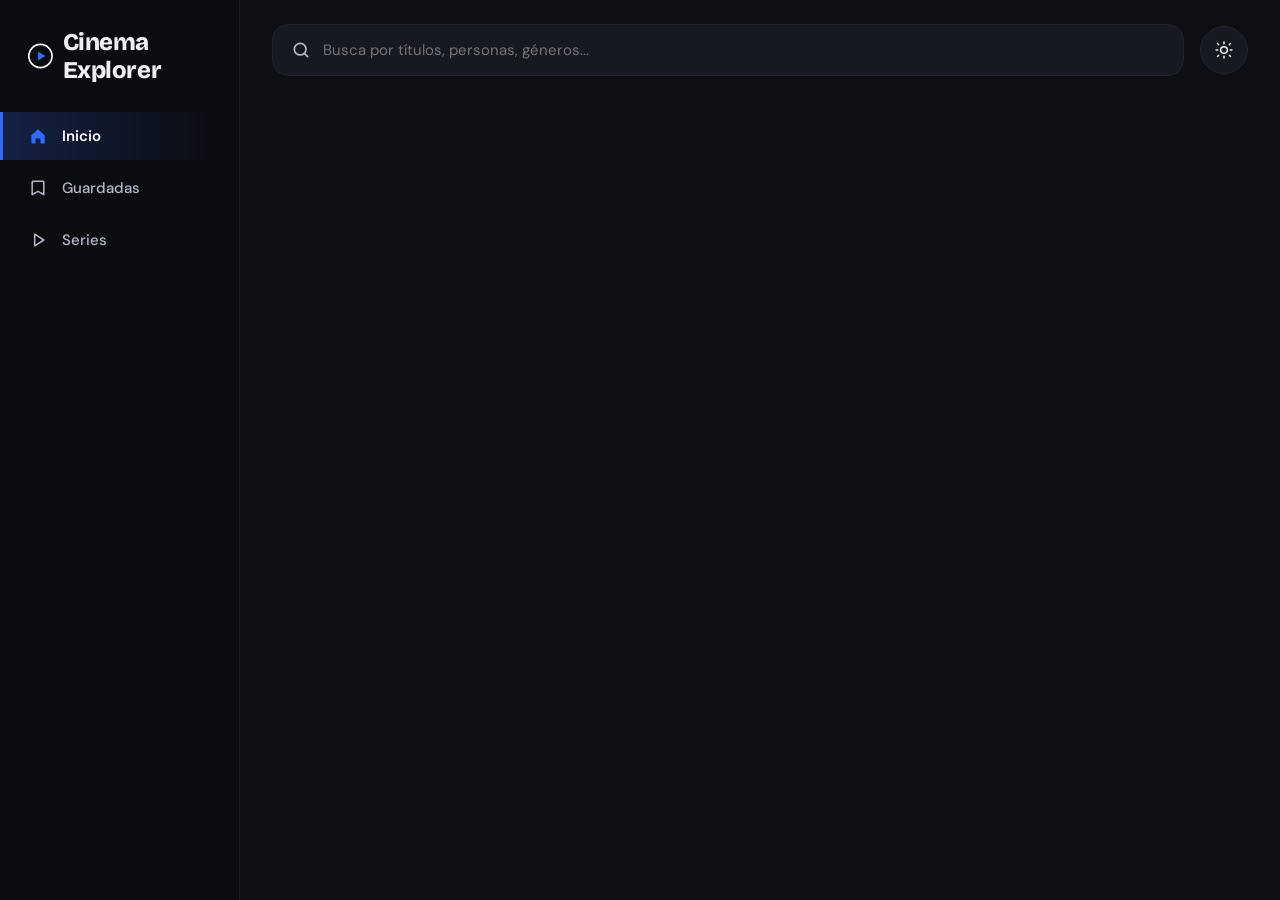
==== commit 76f6b8ca: "pagination and responsiveness fixes" ====
--- a/index.html
+++ b/index.html
@@ -5,6 +5,7 @@
   <meta name="viewport" content="width=device-width, initial-scale=1">
   <title>Cinema Explorer</title>
 
+  <link rel="icon" type="image/x-icon" href="/assets/claqueta.ico">
   <link rel="preconnect" href="https://fonts.googleapis.com">
   <link rel="preconnect" href="https://fonts.gstatic.com" crossorigin>
   <link rel="stylesheet" href="https://fonts.googleapis.com/css2?family=Bricolage+Grotesque:wght@600;700;800&family=DM+Sans:wght@400;500;600;700&display=swap">
--- a/styles/style.css
+++ b/styles/style.css
@@ -133,6 +133,8 @@
   display: flex;
   flex-wrap: wrap;
   align-items: stretch;
+  min-height: 100vh;
+  min-height: 100dvh;
   background: var(--color-bg);
   color: var(--color-text);
   font-family: var(--font-body);
@@ -306,7 +308,6 @@
     opacity 450ms ease,
     transform 650ms cubic-bezier(0.22, 0.8, 0.2, 1),
     filter 450ms ease;
-  /* coming back: wait for the row to open first */
   transition-delay: 300ms;
 }
 
@@ -481,6 +482,18 @@
   background: var(--glass-tag);
   font-size: 12px;
   font-weight: 600;
+}
+
+.tag--genre {
+  transition: background-color 160ms ease, transform 160ms ease;
+}
+
+.tag--genre:hover {
+  background: var(--glass-border);
+}
+
+.tag--genre:active {
+  transform: scale(0.95);
 }
 
 .tag--rating {
@@ -751,6 +764,18 @@
   font-weight: 500;
 }
 
+.chip--clear {
+  gap: 8px;
+  margin-left: auto;
+  border: 1px solid var(--color-border);
+  color: var(--color-text);
+}
+
+.chip__icon {
+  width: 16px;
+  height: 16px;
+}
+
 .chip.is-active {
   padding: 0 26px;
   background: var(--color-accent);
@@ -776,20 +801,13 @@
   overflow: hidden;
   border-radius: var(--radius-card);
   transition: transform 400ms cubic-bezier(0.22, 0.8, 0.2, 1), box-shadow 400ms;
-  animation: card-in 600ms cubic-bezier(0.22, 0.8, 0.2, 1) both; 
+  animation: card-in 600ms cubic-bezier(0.22, 0.8, 0.2, 1) backwards; 
   animation-delay: calc(var(--i, 0) * 50ms); 
 }
  
 
 .movie-card::before {
   content: '';
-  position: absolute;
-  inset: 0;
-  background: var(--art);
-  transition: transform 900ms cubic-bezier(0.22, 0.8, 0.2, 1);
-}
-
-.movie-card__scrim {
   position: absolute;
   inset: 0;
   background: linear-gradient(
@@ -797,7 +815,8 @@
     rgba(var(--scrim-rgb), 0.95) 0%,
     rgba(var(--scrim-rgb), 0.55) 44%,
     rgba(var(--scrim-rgb), 0) 76%
-  );
+  ), var(--art);
+  transition: transform 900ms cubic-bezier(0.22, 0.8, 0.2, 1);
 }
 
 .movie-card__bookmark {
@@ -819,10 +838,6 @@
   width: 18px;
   height: 18px;
   stroke-width: 2;
-}
-
-.movie-card__bookmark[aria-pressed="true"] .movie-card__bookmark-icon {
-  fill: #FFFFFF;
 }
 
 .movie-card__content {
@@ -1143,6 +1158,66 @@
   margin-top: 16px;
 }
 
+[data-details] {
+  position: relative;
+  isolation: isolate;
+  transition:
+    transform 350ms cubic-bezier(0.34, 1.56, 0.64, 1),
+    background-color 250ms ease,
+    border-color 250ms ease;
+}
+
+[data-details]::before {
+  content: '';
+  position: absolute;
+  inset: -3px;
+  padding: 2px;                  /* ring thickness */
+  border-radius: 50%;
+  background: conic-gradient(
+    from var(--ring-angle),
+    transparent 0 55%,
+    var(--color-accent) 80%,
+    #FFFFFF 92%,
+    transparent
+  );
+  -webkit-mask: linear-gradient(#000 0 0) content-box, linear-gradient(#000 0 0);
+  -webkit-mask-composite: xor;
+  mask: linear-gradient(#000 0 0) content-box, linear-gradient(#000 0 0);
+  mask-composite: exclude;
+  opacity: 0;
+  transition: opacity 300ms ease;
+  animation: ring-spin 1.4s linear infinite paused;
+}
+
+[data-details]::after {
+  content: '';
+  position: absolute;
+  inset: 0;
+  z-index: -1;
+  border-radius: 50%;
+  background: var(--color-accent);
+  filter: blur(14px);
+  opacity: 0;
+  transform: scale(0.6);
+  transition: opacity 300ms ease, transform 400ms cubic-bezier(0.22, 0.8, 0.2, 1);
+}
+
+.details-dots circle {
+  transform-box: fill-box;       /* each dot scales around its own center */
+  transform-origin: center;
+}
+
+[data-details]:focus-visible::before {
+  opacity: 1;
+  animation-play-state: running;
+}
+
+/* springy press */
+[data-details]:active {
+  transform: scale(0.9);
+  transition-duration: 100ms;
+}
+
 .recommended__title.is-swapping { animation: title-swap 450ms cubic-bezier(0.22, 0.8, 0.2, 1) both; }
 
 .btn, .chip, .icon-button, .carousel-arrow, .play-button, .movie-card__bookmark {
@@ -1156,6 +1231,77 @@
 
 .movie-card::before, .feature-card::before { opacity: 0; transition: opacity 600ms ease, transform 900ms cubic-bezier(0.22, 0.8, 0.2, 1); }
 .is-loaded::before { opacity: 1; }
+
+.movie-card__bookmark {
+  isolation: isolate;
+  transition:
+    background-color 300ms ease,
+    border-color 300ms ease,
+    transform 200ms ease;
+}
+
+.movie-card__bookmark[aria-pressed="true"] {
+  border-color: transparent;
+  background: var(--color-accent);
+}
+
+.bookmark-icon {
+  overflow: visible;
+  transition: transform 350ms cubic-bezier(0.34, 1.56, 0.64, 1);
+}
+
+.bookmark-icon__fill {
+  fill: currentColor;
+  stroke: none;
+  clip-path: inset(100% 0 0 0);          /* empty: clip edge at the bottom */
+  transition: clip-path 450ms cubic-bezier(0.65, 0, 0.35, 1);
+}
+
+[aria-pressed="true"] .bookmark-icon__fill {
+  clip-path: inset(0);                    /* full: clip edge rises to the top */
+  transition-delay: 120ms;                /* starts after the squash */
+}
+
+.movie-card__bookmark:active {
+  transform: scale(0.88);
+  transition-duration: 100ms;
+}
+
+.movie-card__bookmark.is-popping .bookmark-icon {
+  animation: bookmark-pop 550ms cubic-bezier(0.34, 1.56, 0.64, 1);
+}
+
+.movie-card__bookmark::before {
+  content: '';
+  position: absolute;
+  inset: 0;
+  z-index: -1;
+  border: 2px solid var(--color-accent);
+  border-radius: 50%;
+  opacity: 0;
+  pointer-events: none;
+}
+
+.movie-card__bookmark.is-popping::before {
+  animation: bookmark-shockwave 600ms ease-out;
+}
+
+.movie-card__bookmark::after {
+  content: '';
+  position: absolute;
+  top: 50%;
+  left: 50%;
+  width: 4px;
+  height: 4px;
+  margin: -2px 0 0 -2px;
+  border-radius: 50%;
+  opacity: 0;
+  pointer-events: none;
+}
+
+.movie-card__bookmark.is-popping::after {
+  animation: bookmark-burst 650ms cubic-bezier(0.22, 0.8, 0.2, 1) 80ms;
+}
 
 ::view-transition-old(root), ::view-transition-new(root) { animation: none; mix-blend-mode: normal; }
 ::view-transition-new(root) { animation: theme-reveal 600ms ease-in-out; }
@@ -1178,6 +1324,27 @@
   animation-duration: 320ms;
 }
 
+/* re-render after unsaving: no staggered entrance */
+.movie-grid.is-quiet .movie-card {
+  animation: none;
+}
+
+/* must beat the rule above (same specificity, comes later) */
+.movie-grid .movie-card.is-leaving {
+  pointer-events: none;
+  animation: card-out 320ms cubic-bezier(0.4, 0, 1, 1) forwards;
+}
+
+.page {
+  animation: fade-in 300ms ease-out;
+}
+
+@property --ring-angle {
+  syntax: '<angle>';
+  inherits: false;
+  initial-value: 0deg;
+}
+
 @media (prefers-reduced-motion: reduce) {
   *, *::before, *::after { animation-duration: 0.01ms !important; animation-iteration-count: 1 !important; transition-duration: 0.01ms !important; }
 }
@@ -1221,6 +1388,10 @@
   40%  { transform: scale(1.25) rotate(-8deg); }
   70%  { transform: scale(0.95) rotate(4deg); }
   100% { transform: scale(1.1); }
+}
+
+@keyframes card-out {
+  to { opacity: 0; transform: scale(0.85) translateY(12px); filter: blur(6px); }
 }
 
 @keyframes modal-in  { from { opacity: 0; transform: translateY(40px) scale(0.96); } }
@@ -1231,6 +1402,46 @@
 @keyframes fade-out  { to   { opacity: 0; } }
 @keyframes shimmer   { to   { background-position: -150% 0; } }
 
+@keyframes dot-wave {
+  0%, 60%, 100% { transform: translateY(0) scale(1); }
+  30%           { transform: translateY(-4px) scale(1.25); }
+}
+
+@keyframes ring-spin {
+  to { --ring-angle: 360deg; }
+}
+
+@keyframes bookmark-pop {
+  0%   { transform: scale(1); }
+  25%  { transform: scale(0.6); }
+  60%  { transform: scale(1.3) translateY(-2px); }
+  100% { transform: scale(1); }
+}
+
+@keyframes bookmark-shockwave {
+  0%   { opacity: 1; transform: scale(0.8); }
+  100% { opacity: 0; transform: scale(1.5); }
+}
+
+@keyframes bookmark-burst {
+  0% {
+    opacity: 1;
+    box-shadow:
+      0 0 var(--color-accent), 0 0 var(--color-star),
+      0 0 var(--color-accent), 0 0 var(--color-star),
+      0 0 var(--color-accent), 0 0 var(--color-star),
+      0 0 var(--color-accent), 0 0 var(--color-star);
+  }
+  100% {
+    opacity: 0;
+    box-shadow:
+      0 -26px var(--color-accent),   18px -18px var(--color-star),
+      26px 0 var(--color-accent),    18px 18px var(--color-star),
+      0 26px var(--color-accent),    -18px 18px var(--color-star),
+      -26px 0 var(--color-accent),   -18px -18px var(--color-star);
+  }
+}
+
 @container (max-width: 539px) {
   .feature-slider--primary .feature-slider__controls {
     top: 16px;
@@ -1257,12 +1468,47 @@
   .nav-item:hover .nav-item__icon { animation: icon-pop 500ms ease forwards; }
 
   .sidebar__brand:hover .sidebar__logo-play { transform: translateX(1.5px) scale(1.2); }
+
+  [data-details]:hover {
+    transform: scale(1.08);
+    border-color: transparent;
+    background: color-mix(in srgb, var(--color-accent) 35%, transparent);
+  }
+  [data-details]:hover::before {
+    opacity: 1;
+    animation-play-state: running;
+  }
+  [data-details]:hover::after {
+    opacity: 0.55;
+    transform: scale(1);
+  }
+  [data-details]:hover .details-dots circle {
+    animation: dot-wave 900ms ease-in-out infinite;
+  }
+  [data-details]:hover .details-dots circle:nth-child(2) { animation-delay: 120ms; }
+  [data-details]:hover .details-dots circle:nth-child(3) { animation-delay: 240ms; }
+  
+  .movie-card__bookmark:hover .bookmark-icon {
+    transform: translateY(-2px) rotate(-10deg);
+  }
 }
 
 @media (max-width: 820px) {
   .sidebar__nav {
     flex-direction: row;
     overflow-x: auto;
+  }
+
+   .app {
+    align-content: flex-start; 
+  }
+
+  .sidebar {
+    position: sticky;
+    top: 0;
+    align-self: flex-start;
+    overflow-y: auto;
+    z-index: 1;
   }
 
   .nav-item::after {
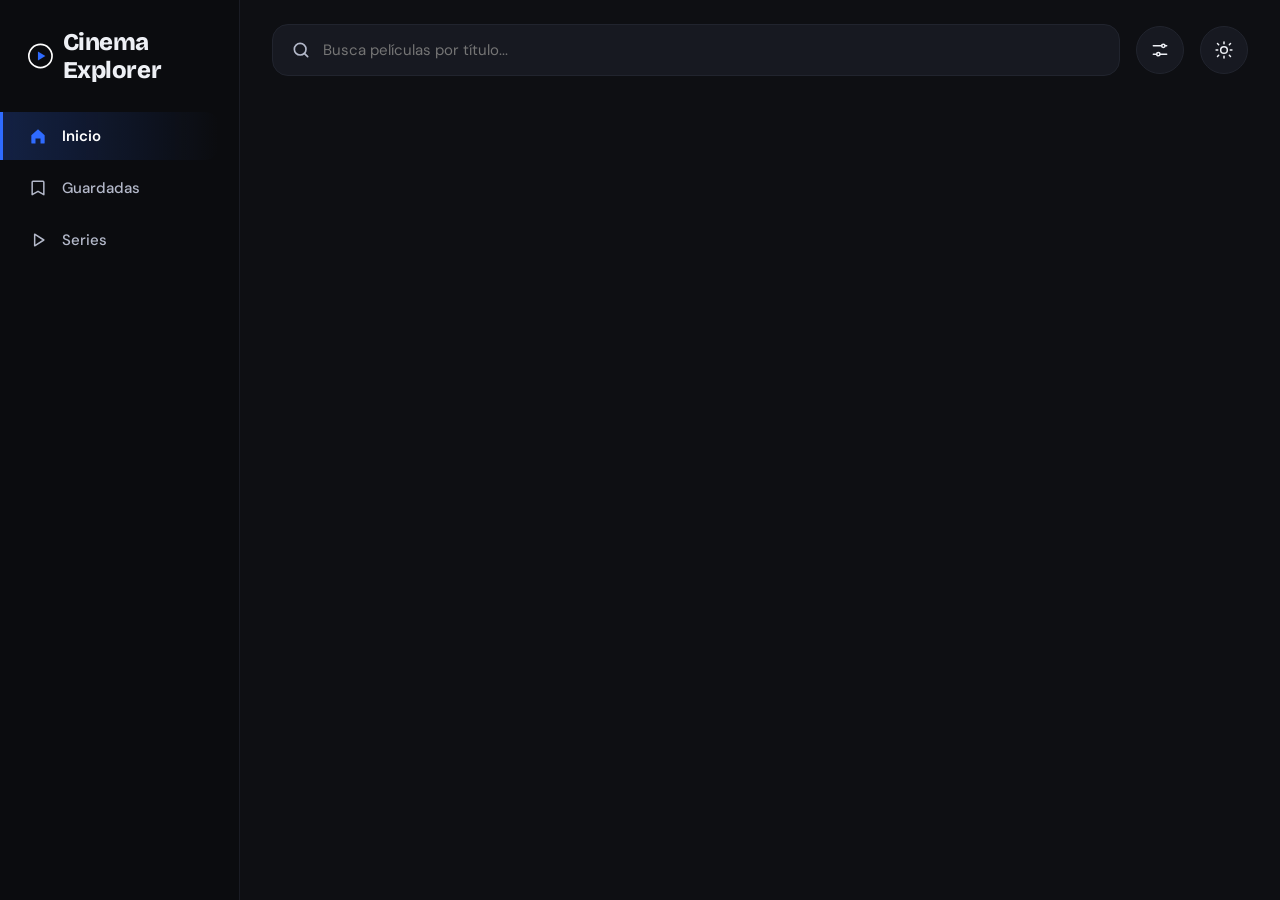
==== commit faf5b99c: "Advanced Search functionality" ====
--- a/index.html
+++ b/index.html
@@ -5,7 +5,7 @@
   <meta name="viewport" content="width=device-width, initial-scale=1">
   <title>Cinema Explorer</title>
 
-  <link rel="icon" type="image/x-icon" href="/assets/claqueta.ico">
+  <link rel="icon" type="image/x-icon" href="assets/claqueta.ico">
   <link rel="preconnect" href="https://fonts.googleapis.com">
   <link rel="preconnect" href="https://fonts.gstatic.com" crossorigin>
   <link rel="stylesheet" href="https://fonts.googleapis.com/css2?family=Bricolage+Grotesque:wght@600;700;800&family=DM+Sans:wght@400;500;600;700&display=swap">
@@ -33,6 +33,8 @@
     <symbol id="icon-play-wide" viewBox="0 0 24 24"><path d="M7 4.5v15l13-7.5-13-7.5z"/></symbol>
     <symbol id="icon-more" viewBox="0 0 24 24"><circle cx="5" cy="12" r="1.8"/><circle cx="12" cy="12" r="1.8"/><circle cx="19" cy="12" r="1.8"/></symbol>
     <symbol id="icon-star" viewBox="0 0 24 24"><path d="M12 3l2.7 5.8 6.3.7-4.7 4.3 1.3 6.2L12 17l-5.6 3 1.3-6.2L3 9.5l6.3-.7L12 3z"/></symbol>
+    <symbol id="icon-chart" viewBox="0 0 24 24"><path d="M4 20h16M7 16v-5M12 16V6M17 16v-8"/></symbol>
+    <symbol id="icon-filters" viewBox="0 0 24 24"><path d="M4 7h10M18 7h2M4 17h4M12 17h8"/><circle cx="16" cy="7" r="2"/><circle cx="10" cy="17" r="2"/></symbol>
   </svg>
 </body>
 </html>
--- a/styles/style.css
+++ b/styles/style.css
@@ -36,6 +36,13 @@
   --radius-card: 22px;
 
   --space-page: 32px;
+
+  
+  --chart-1: var(--color-accent);
+  --chart-2: #D95926;
+  --chart-3: #199E70;
+  --chart-4: #C98500;
+  --chart-5: #D55181;
 }
 
 :root[data-theme="light"] {
@@ -56,8 +63,16 @@
   --color-logo-ring: #14161D;
   --color-focus: var(--color-accent);
   --color-dot-idle: #7F869D;
-}
-
+
+  --chart-2: #EB6834;
+  --chart-3: #1BAF7A;
+  --chart-4: #EDA100;
+  --chart-5: #E87BA4;
+}
+  
+:root[data-theme="light"] .theme-toggle {
+  --glow: var(--color-accent);
+}
 
 *,
 *::before,
@@ -1303,6 +1318,304 @@
   animation: bookmark-burst 650ms cubic-bezier(0.22, 0.8, 0.2, 1) 80ms;
 }
 
+/* ---- Stats chip ---- */
+.chip--stats {
+  position: relative;
+  overflow: hidden;
+  gap: 8px;
+  border: 1px solid color-mix(in srgb, var(--color-accent) 45%, transparent);
+  background: color-mix(in srgb, var(--color-accent) 12%, transparent);
+  color: var(--color-text-strong);
+  font-weight: 600;
+}
+
+.chip--stats .chip__icon {
+  width: 18px;
+  height: 18px;
+  stroke-width: 2.2;
+  transition: transform 300ms cubic-bezier(0.34, 1.56, 0.64, 1);
+}
+
+.chip--stats::after {
+  content: '';
+  position: absolute;
+  inset: 0;
+  background: linear-gradient(110deg, transparent 30%, rgba(255, 255, 255, 0.25) 50%, transparent 70%);
+  transform: translateX(-100%);
+  pointer-events: none;
+}
+
+.stats-modal__body {
+  display: flex;
+  flex-direction: column;
+  gap: 20px;
+  padding: 32px;
+  overflow-y: auto;
+}
+
+.stats-modal .movie-modal__close {
+  border-color: var(--color-border);
+  background: var(--color-surface);
+  color: var(--color-text);
+}
+
+.stats-header__title {
+  font-family: var(--font-display);
+  font-size: 30px;
+  font-weight: 800;
+  letter-spacing: -0.02em;
+}
+
+.stats-header__subtitle {
+  margin-top: 4px;
+  color: var(--color-text-muted);
+  font-size: 14px;
+}
+
+.stats-tiles {
+  display: grid;
+  grid-template-columns: repeat(auto-fit, minmax(150px, 1fr));
+  gap: 12px;
+}
+
+.stat-tile {
+  padding: 16px 18px;
+  border-radius: 16px;
+  background: var(--color-surface-raised);
+}
+
+.stat-tile__label {
+  color: var(--color-text-muted);
+  font-size: 13px;
+}
+
+.stat-tile__value {
+  margin-top: 6px;
+  color: var(--color-text-strong);
+  font-size: 28px;
+  font-weight: 700;
+  letter-spacing: -0.02em;
+}
+
+.stats-grid {
+  display: grid;
+  grid-template-columns: repeat(auto-fit, minmax(280px, 1fr));
+  gap: 16px;
+}
+
+.stats-card {
+  display: flex;
+  flex-direction: column;
+  gap: 10px;
+  min-width: 0;
+  margin: 0;
+  padding: 18px;
+  border: 1px solid var(--color-border);
+  border-radius: 18px;
+  background: var(--color-surface);
+}
+
+.stats-card__title {
+  font-size: 16px;
+  font-weight: 600;
+}
+
+.stats-card__note {
+  color: var(--color-text-muted);
+  font-size: 12px;
+}
+
+.stats-card__chart {
+  position: relative;  
+  min-width: 0;
+}
+
+.stats-card__table summary {
+  color: var(--color-text-muted);
+  font-size: 13px;
+  cursor: pointer;
+}
+
+.stats-card__table table {
+  width: 100%;
+  margin-top: 8px;
+  border-collapse: collapse;
+  font-size: 13px;
+  font-variant-numeric: tabular-nums;
+}
+
+.stats-card__table th,
+.stats-card__table td {
+  padding: 6px 0;
+  border-bottom: 1px solid var(--color-divider);
+  text-align: left;
+  font-weight: 400;
+}
+
+.stats-card__table td { text-align: right; }
+
+.stats-modal[open] .stat-tile,
+.stats-modal[open] .stats-card {
+  animation: rise 500ms cubic-bezier(0.22, 0.8, 0.2, 1) backwards;
+  animation-delay: calc(150ms + var(--i, 0) * 70ms);
+}
+
+.production-list {
+  display: flex;
+  flex-wrap: wrap;
+  gap: 8px;
+  margin: 0 0 16px;
+  padding: 0;
+  list-style: none;
+}
+
+.production-list .tag {
+  background: var(--color-surface-raised);
+  color: var(--color-text);
+}
+
+.production-map {
+  height: 320px;
+  overflow: hidden;
+  isolation: isolate;   /* keeps Leaflet's z-index 400–1000 layers inside the map, under the modal's close button */
+  border: 1px solid var(--color-border);
+  border-radius: var(--radius-card);
+  background: var(--color-surface);
+}
+
+.production-map.is-loading {
+  background: linear-gradient(100deg, var(--color-surface) 30%, var(--color-surface-raised) 50%, var(--color-surface) 70%) 0 0 / 300% 100%;
+  animation: shimmer 1.4s linear infinite;
+}
+
+.production-map.leaflet-container {
+  background: var(--color-surface);
+  font-family: var(--font-body);
+}
+
+.production-map .leaflet-bar a {
+  border-color: var(--color-border);
+  background: var(--color-surface-raised);
+  color: var(--color-text);
+}
+
+.production-map .leaflet-control-attribution {
+  background: color-mix(in srgb, var(--color-surface) 85%, transparent);
+  color: var(--color-text-muted);
+}
+
+.production-map .leaflet-control-attribution a { color: var(--color-text); }
+
+.production-map .leaflet-tooltip {
+  border: 1px solid var(--color-border);
+  border-radius: 10px;
+  background: var(--color-surface-raised);
+  box-shadow: none;
+  color: var(--color-text);
+  font-weight: 600;
+}
+
+.production-map .leaflet-tooltip-top::before { border-top-color: var(--color-border); }
+
+.country-pin__dot {
+  position: relative;
+  display: block;
+  width: 18px;
+  height: 18px;
+  border: 3px solid var(--color-surface);
+  border-radius: 50%;
+  background: var(--color-accent);
+  animation: pin-drop 550ms cubic-bezier(0.34, 1.56, 0.64, 1) backwards;
+  animation-delay: calc(1200ms + var(--i, 0) * 140ms);   /* after the fly-in */
+}
+
+.country-pin__dot::after {
+  content: '';
+  position: absolute;
+  inset: -3px;
+  border: 2px solid var(--color-accent);
+  border-radius: 50%;
+  animation: pin-pulse 2.2s ease-out infinite;
+  animation-delay: calc(1800ms + var(--i, 0) * 140ms);
+}
+
+/* ---- Trailer ---- */
+.trailer__player {
+  position: relative;
+  aspect-ratio: 16 / 9;
+  overflow: hidden;
+  isolation: isolate;
+  border-radius: var(--radius-card);
+  background: #000;
+}
+
+.trailer__facade {
+  position: absolute;
+  inset: 0;
+  display: grid;
+  place-items: center;
+  width: 100%;
+  background: var(--thumb) center / cover no-repeat;
+}
+
+.trailer__facade::before {
+  content: '';
+  position: absolute;
+  inset: 0;
+  background: linear-gradient(0deg, rgba(var(--scrim-rgb), 0.6), rgba(var(--scrim-rgb), 0.15));
+  transition: opacity 300ms ease;
+}
+
+.trailer__play {
+  position: relative;
+  display: grid;
+  place-items: center;
+  width: 72px;
+  height: 72px;
+  border-radius: 50%;
+  background: var(--color-accent);
+  color: var(--color-on-accent);
+  box-shadow: 0 12px 32px -8px color-mix(in srgb, var(--color-accent) 75%, transparent);
+  transition: transform 350ms cubic-bezier(0.34, 1.56, 0.64, 1);
+}
+
+.trailer__play .icon {
+  width: 28px;
+  height: 28px;
+  margin-left: 3px;   /* a play triangle looks off-centre when it's mathematically centred */
+}
+
+@media (hover: hover) {
+  .trailer__facade:hover::before { opacity: 0.6; }
+  .trailer__facade:hover .trailer__play { transform: scale(1.12); }
+}
+
+.trailer__facade:focus-visible .trailer__play {
+  outline: 2px solid var(--color-focus);
+  outline-offset: 4px;
+}
+
+.trailer__iframe {
+  position: absolute;
+  inset: 0;
+  width: 100%;
+  height: 100%;
+  border: 0;
+  animation: fade-in 400ms ease-out;
+}
+
+.trailer__external {
+  display: inline-block;
+  margin-top: 10px;
+  color: var(--color-text-muted);
+  font-size: 13px;
+}
+
+.trailer__external:hover {
+  color: var(--color-text);
+  text-decoration: underline;
+}
+
 ::view-transition-old(root), ::view-transition-new(root) { animation: none; mix-blend-mode: normal; }
 ::view-transition-new(root) { animation: theme-reveal 600ms ease-in-out; }
 
@@ -1329,7 +1642,6 @@
   animation: none;
 }
 
-/* must beat the rule above (same specificity, comes later) */
 .movie-grid .movie-card.is-leaving {
   pointer-events: none;
   animation: card-out 320ms cubic-bezier(0.4, 0, 1, 1) forwards;
@@ -1337,6 +1649,263 @@
 
 .page {
   animation: fade-in 300ms ease-out;
+}
+
+.theme-toggle {
+  --glow: var(--color-star);
+  overflow: hidden;
+  isolation: isolate;
+  transition:
+    transform 350ms cubic-bezier(0.34, 1.56, 0.64, 1),
+    border-color 300ms ease,
+    box-shadow 400ms ease;
+}
+
+.theme-toggle::before {
+  content: '';
+  position: absolute;
+  inset: 0;
+  z-index: -1;
+  border-radius: 50%;
+  background: radial-gradient(circle at 50% 120%, color-mix(in srgb, var(--glow) 55%, transparent), transparent 70%);
+  opacity: 0;
+  transform: translateY(40%);
+  transition: opacity 350ms ease, transform 500ms cubic-bezier(0.22, 0.8, 0.2, 1);
+}
+
+.theme-toggle::after {
+  content: '';
+  position: absolute;
+  top: 50%;
+  left: 50%;
+  width: 2px;
+  height: 2px;
+  border-radius: 50%;
+  background: var(--glow);
+  box-shadow:
+    -13px -9px var(--glow),
+    11px -13px var(--glow),
+    14px 7px var(--glow),
+    -10px 12px var(--glow);
+  opacity: 0;
+  transform: scale(0.4);
+  transition: opacity 300ms ease, transform 400ms ease;
+  pointer-events: none;
+}
+
+.theme-toggle .icon {
+  transition:
+    transform 600ms cubic-bezier(0.34, 1.56, 0.64, 1),
+    color 300ms ease;
+}
+
+.theme-toggle:active {
+  transform: scale(0.92);
+  transition-duration: 100ms;
+}
+
+.theme-toggle .icon.is-swapping {
+  animation: icon-swap 600ms cubic-bezier(0.34, 1.56, 0.64, 1);
+}
+
+.chips .chip {
+  position: relative;
+  isolation: isolate;
+  transition:
+    transform 200ms ease,
+    background-color 250ms ease,
+    color 250ms ease,
+    padding 250ms ease,
+    box-shadow 300ms ease;
+}
+
+.chips .chip::before {
+  content: '';
+  position: absolute;
+  inset: 0;
+  z-index: -1;
+  border: 1px solid color-mix(in srgb, var(--color-accent) 35%, transparent);
+  border-radius: inherit;
+  background: color-mix(in srgb, var(--color-accent) 10%, transparent);
+  opacity: 0;
+  transform: scale(0.7, 0.5);
+  transition:
+    opacity 250ms ease,
+    transform 350ms cubic-bezier(0.34, 1.56, 0.64, 1);
+}
+
+.chips .chip:not(.is-active):focus-visible::before {
+  opacity: 1;
+  transform: none;
+}
+
+.filters-button { position: relative; }
+
+.filters-button.has-filters::after {
+  content: '';
+  position: absolute;
+  top: 9px;
+  right: 9px;
+  width: 9px;
+  height: 9px;
+  border: 2px solid var(--color-surface);
+  border-radius: 50%;
+  background: var(--color-accent);
+  animation: pin-drop 400ms cubic-bezier(0.34, 1.56, 0.64, 1);
+}
+
+.filters-modal .movie-modal__close {
+  border-color: var(--color-border);
+  background: var(--color-surface);
+  color: var(--color-text);
+}
+
+.filters-modal__body {
+  overflow-y: auto;
+  overscroll-behavior: contain;
+  padding: 28px;
+}
+
+.filters {
+  display: flex;
+  flex-direction: column;
+  gap: 22px;
+}
+
+.filters__title {
+  padding-right: 48px;   /* room for the close button */
+  font-family: var(--font-display);
+  font-size: 26px;
+  font-weight: 800;
+  letter-spacing: -0.02em;
+}
+
+.filters__field {
+  display: flex;
+  flex-direction: column;
+  gap: 10px;
+  min-width: 0;
+  margin: 0;
+  padding: 0;
+  border: 0;
+}
+
+.filters__label {
+  margin-bottom: 2px;
+  padding: 0;
+  color: var(--color-text-muted);
+  font-size: 13px;
+  font-weight: 600;
+}
+
+.filters__row {
+  display: flex;
+  flex-wrap: wrap;
+  align-items: center;
+  gap: 10px 16px;
+}
+
+.filters__genres {
+  display: flex;
+  flex-wrap: wrap;
+  gap: 8px;
+}
+
+.filter-chip input {
+  position: absolute;
+  opacity: 0;
+  pointer-events: none;
+}
+
+.filter-chip span {
+  display: inline-flex;
+  align-items: center;
+  min-height: 38px;
+  padding: 0 16px;
+  border: 1px solid var(--color-border);
+  border-radius: var(--radius-pill);
+  color: var(--color-chip-text);
+  font-size: 14px;
+  font-weight: 500;
+  cursor: pointer;
+  transition: background-color 200ms ease, border-color 200ms ease, color 200ms ease, transform 150ms ease;
+}
+
+.filter-chip input:checked + span {
+  border-color: var(--color-accent);
+  background: var(--color-accent);
+  color: var(--color-on-accent);
+}
+
+.filter-chip input:focus-visible + span {
+  outline: 2px solid var(--color-focus);
+  outline-offset: 2px;
+}
+
+.filter-chip:active span { transform: scale(0.95); }
+
+.filters__radio {
+  display: inline-flex;
+  align-items: center;
+  gap: 8px;
+  color: var(--color-text);
+  font-size: 14px;
+  cursor: pointer;
+}
+
+.filters__radio input,
+.filters__range { accent-color: var(--color-accent); }
+
+.filters__input {
+  flex: 1 1 120px;
+  min-width: 0;
+  min-height: 44px;
+  padding: 0 12px;
+  border: 1px solid var(--color-border);
+  border-radius: 12px;
+  background: var(--color-surface);
+  color: var(--color-text);
+  font: inherit;
+  font-size: 14px;
+}
+
+.filters__input:focus-visible {
+  outline: 2px solid var(--color-accent);
+  outline-offset: 1px;
+}
+
+/* the selects sit straight in the fieldset's flex column: size them to their content instead of stretching */
+select.filters__input {
+  flex: none;
+  align-self: flex-start;
+  width: auto;
+  min-width: 200px;
+  max-width: 100%;
+  cursor: pointer;
+}
+
+/* language + sort side by side; they wrap onto two lines when there's no room */
+.filters__pair {
+  display: flex;
+  flex-wrap: wrap;
+  gap: 22px 28px;
+}
+
+.filters__dash { color: var(--color-text-muted); }
+
+.filters__range { flex: 1 1 200px; }
+
+.filters__score-value {
+  min-width: 90px;
+  color: var(--color-text-strong);
+  font-weight: 600;
+}
+
+.filters__actions {
+  display: flex;
+  justify-content: flex-end;
+  gap: 10px;
+  padding-top: 6px;
 }
 
 @property --ring-angle {
@@ -1442,6 +2011,23 @@
   }
 }
 
+@keyframes pin-drop {
+  from { opacity: 0; transform: translateY(-24px) scale(0.4); }
+}
+
+@keyframes pin-pulse {
+  from { opacity: 0.8; transform: scale(1); }
+  to   { opacity: 0; transform: scale(2.6); }
+}
+
+@keyframes twinkle {
+  50% { opacity: 0.35; }
+}
+
+@keyframes icon-swap {
+  from { opacity: 0; transform: rotate(-180deg) scale(0); }
+}
+
 @container (max-width: 539px) {
   .feature-slider--primary .feature-slider__controls {
     top: 16px;
@@ -1490,6 +2076,52 @@
   
   .movie-card__bookmark:hover .bookmark-icon {
     transform: translateY(-2px) rotate(-10deg);
+  }
+  
+  .chip--stats:hover { background: color-mix(in srgb, var(--color-accent) 22%, transparent); }
+  .chip--stats:hover .chip__icon { transform: translateY(-2px) scale(1.1); }
+  .chip--stats:hover::after { transform: translateX(100%); transition: transform 700ms ease; }
+
+  .theme-toggle:hover {
+    transform: scale(1.06);
+    border-color: color-mix(in srgb, var(--glow) 60%, transparent);
+    box-shadow: 0 0 22px -4px color-mix(in srgb, var(--glow) 70%, transparent);
+  }
+
+  .theme-toggle:hover::before {
+    opacity: 1;
+    transform: none;
+  }
+
+  .theme-toggle:hover .icon {
+    color: var(--glow);
+  }
+
+  :root:not([data-theme="light"]) .theme-toggle:hover .icon {
+    transform: rotate(90deg) scale(1.15);
+  }
+
+  :root[data-theme="light"] .theme-toggle:hover .icon {
+    transform: rotate(-25deg) scale(1.15);
+  }
+
+  :root[data-theme="light"] .theme-toggle:hover::after {
+    opacity: 1;
+    transform: scale(1);
+    animation: twinkle 1.6s ease-in-out infinite;
+  }
+
+  .chips .chip:not(.is-active):hover {
+    color: var(--color-text-strong);
+  }
+
+  .chips .chip:not(.is-active):hover::before {
+    opacity: 1;
+    transform: none;
+  }
+
+  .chips .chip.is-active:hover {
+    box-shadow: 0 6px 18px -6px color-mix(in srgb, var(--color-accent) 70%, transparent);
   }
 }
 
@@ -1538,4 +2170,6 @@
   .details-hero__content { padding: 64px 20px 24px; }
   .details-hero__poster { width: 120px; }
   .details-section { padding: 0 20px; }
+
+  .filters-modal { width: min(560px, calc(100vw - 32px)); }
 }
